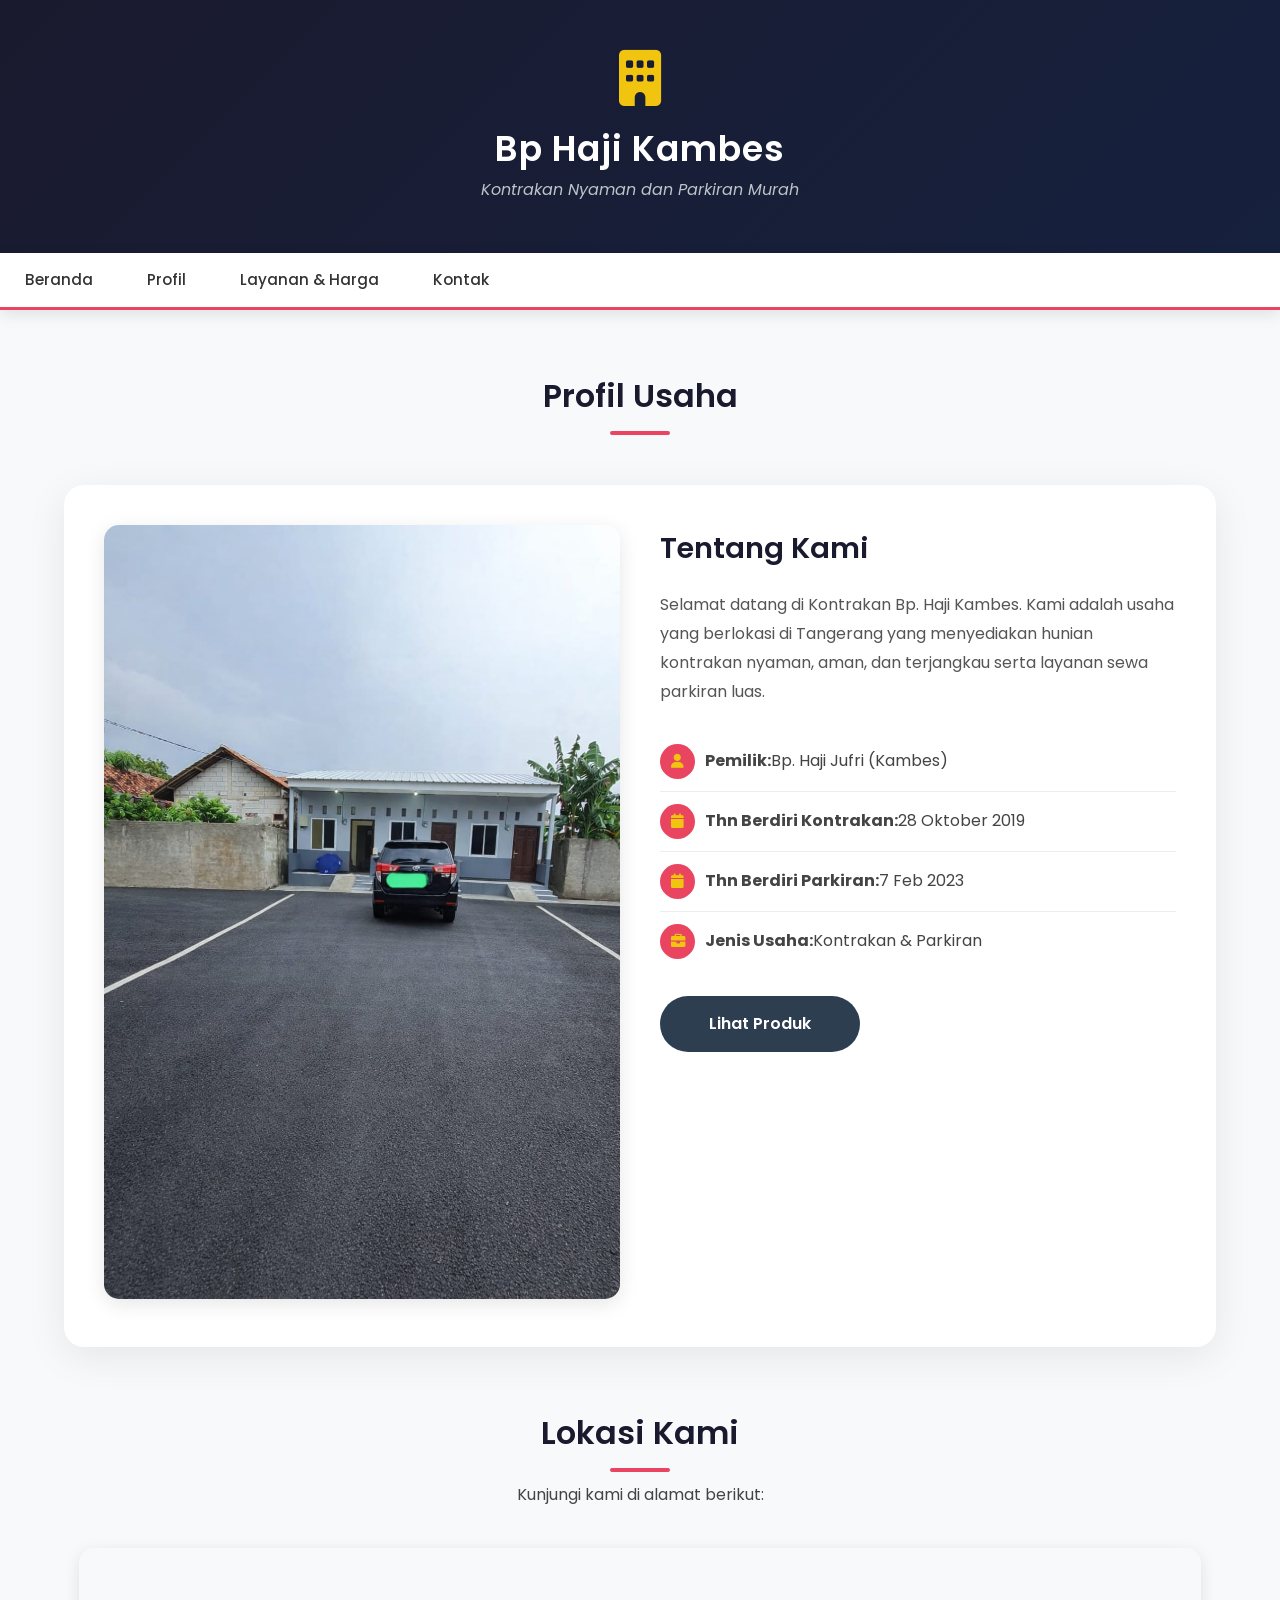
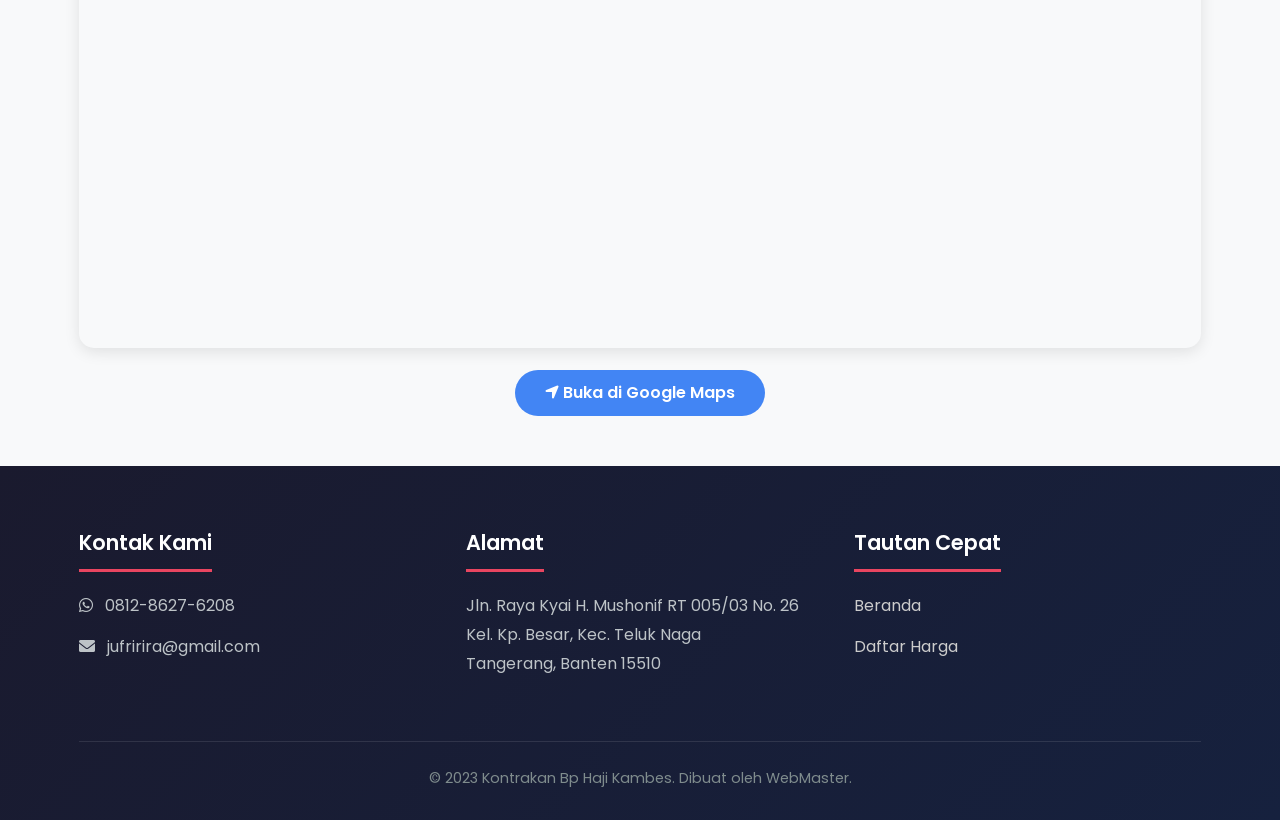
==== index.html @ 6910708b "Add files via upload" ====
<!DOCTYPE html>
<html lang="id">
<head>
    <meta charset="UTF-8">
    <meta name="viewport" content="width=device-width, initial-scale=1.0">
    <title>Bp Haji Kambes</title>
    <link rel="stylesheet" href="style.css">
    <!-- Font Awesome untuk Ikon -->
    <link rel="stylesheet" href="https://cdnjs.cloudflare.com/ajax/libs/font-awesome/6.0.0/css/all.min.css">
</head>
<body>
<!-- HEADER -->
<header>
    <div class="container">
        <div class="logo-area">
            <i class="fa-solid fa-building fa-3x" style="color: #f1c40f;"></i>
            <div>
                <h1>Bp Haji Kambes</h1>
                <p class="slogan">Kontrakan Nyaman dan Parkiran Murah</p>
            </div>
        </div>
    </div>
</header>

<!-- NAVIGASI -->
<nav>
    <a href="index.html">Beranda</a>
    <a href="index.html#profil">Profil</a>
    <a href="layanan.html">Layanan & Harga</a>
    <a href="index.html#kontak">Kontak</a>
</nav>

<!-- PROFIL USAHA -->
<section id="profil" class="container">
    <div class="section-center">
        <h2 class="section-title">Profil Usaha</h2>
    </div>
    
    <div class="profil-content">
        <div class="profil-image">
            <img src="umkm foto full.jpeg" alt="Gedung Kontrakan">
        </div>
        <div class="profil-text">
            <h3>Tentang Kami</h3>
            <p>Selamat datang di Kontrakan Bp. Haji Kambes. Kami adalah usaha yang berlokasi di Tangerang yang menyediakan hunian kontrakan nyaman, aman, dan terjangkau serta layanan sewa parkiran luas.</p>
            
            <ul style="list-style: none; padding: 0;">
                <li><i class="fa-solid fa-user" style="color: #f1c40f; margin-right: 10px;"></i> <strong>Pemilik:</strong> Bp. Haji Jufri (Kambes)</li>
                <li><i class="fa-solid fa-calendar" style="color: #f1c40f; margin-right: 10px;"></i> <strong>Thn Berdiri Kontrakan:</strong> 28 Oktober 2019</li>
                <li><i class="fa-solid fa-calendar" style="color: #f1c40f; margin-right: 10px;"></i> <strong>Thn Berdiri Parkiran:</strong> 7 Feb 2023</li>
                <li><i class="fa-solid fa-briefcase" style="color: #f1c40f; margin-right: 10px;"></i> <strong>Jenis Usaha:</strong> Kontrakan & Parkiran</li>
            </ul>
            
            <br>
            <a href="layanan.html" class="btn-wa" style="background-color: #2c3e50; max-width: 200px; text-align: center;">Lihat Produk</a>
        </div>
    </div>
</section>

<!-- LOKASI MAPS -->
<section class="container" style="margin-bottom: 40px;">
    <div class="section-center">
        <h2 class="section-title">Lokasi Kami</h2>
        <p>Kunjungi kami di alamat berikut:</p>
    </div>
    <div class="map-container">
        <iframe 
            src="https://www.google.com/maps/embed?pb=!1m17!1m12!1m3!1d991.6006373490923!2d106.65136177358316!3d-6.063278099186632!2m3!1f0!2f0!3f0!3m2!1i1024!2i768!4f13.1!3m2!1m1!2s6%C2%B003%E2%80%B247.8%E2%80%B3S%20106%C2%B039%E2%80%B206.9%E2%80%B3E!5e0!3m2!1sid!2sid!4v1700000000000!5m2!1sid!2sid" 
            width="100%" 
            height="400" 
            style="border:0; border-radius: 15px; box-shadow: 0 4px 15px rgba(0,0,0,0.1);" 
            allowfullscreen="" 
            loading="lazy" 
            referrerpolicy="no-referrer-when-downgrade">
        </iframe>
        <div style="text-align: center; margin-top: 15px;">
            <a href="https://maps.google.com/?q=-6.063278,106.651917" target="_blank" class="btn-wa" style="background-color: #4285F4; display: inline-block; width: auto; padding: 10px 30px;">
                <i class="fa-solid fa-location-arrow"></i> Buka di Google Maps
            </a>
        </div>
    </div>
</section>

<!-- FOOTER / KONTAK -->
<footer id="kontak">
    <div class="container">
        <div class="footer-content">
            <div class="footer-item">
                <h4>Kontak Kami</h4>
                <p><i class="fa-brands fa-whatsapp" style="margin-right: 8px;"></i> 0812-8627-6208</p>
                <p><i class="fa-solid fa-envelope" style="margin-right: 8px;"></i> jufririra@gmail.com </p>
            </div>
            <div class="footer-item">
                <h4>Alamat</h4>
                <p>Jln. Raya Kyai H. Mushonif RT 005/03 No. 26<br>
                Kel. Kp. Besar, Kec. Teluk Naga<br>
                Tangerang, Banten 15510</p>
            </div>
            <div class="footer-item">
                <h4>Tautan Cepat</h4>
                <p><a href="index.html" style="color: #ccc; text-decoration: none;">Beranda</a></p>
                <p><a href="layanan.html" style="color: #ccc; text-decoration: none;">Daftar Harga</a></p>
            </div>
        </div>
        
        <div class="copyright">
            &copy; 2023 Kontrakan Bp Haji Kambes. Dibuat oleh WebMaster.
        </div>
    </div>
</footer>

</body>
</html>
---- style.css ----
/* ============================================
   RESET & BASIC STYLES
   ============================================ */
@import url('https://fonts.googleapis.com/css2?family=Poppins:wght@300;400;500;600;700&display=swap');

* {
    margin: 0;
    padding: 0;
    box-sizing: border-box;
}

html {
    scroll-behavior: smooth;
}

body {
    font-family: 'Poppins', sans-serif;
    line-height: 1.6;
    color: #444;
    background-color: #f8f9fa;
}

h1, h2, h3, h4, h5 {
    font-weight: 600;
    color: #1a1a2e;
}

a {
    text-decoration: none;
    transition: all 0.3s ease;
}

img {
    max-width: 100%;
    height: auto;
}

.container {
    width: 90%;
    max-width: 1200px;
    margin: 0 auto;
    padding: 0 15px;
}

.section-center {
    text-align: center;
    margin-bottom: 40px;
}

.section-title {
    font-size: 2rem;
    color: #1a1a2e;
    margin-bottom: 10px;
    position: relative;
    display: inline-block;
}

.section-title::after {
    content: '';
    display: block;
    width: 60px;
    height: 4px;
    background: #e94560;
    margin: 10px auto 0;
    border-radius: 2px;
}

/* ============================================
   HEADER SECTION
   ============================================ */
header {
    background: linear-gradient(135deg, #1a1a2e 0%, #16213e 100%);
    color: white;
    padding: 50px 0;
    text-align: center;
}

.logo-area {
    display: flex;
    flex-direction: column;
    align-items: center;
    gap: 15px;
}

.logo-area i {
    font-size: 3.5rem;
    color: #f1c40f;
    animation: float 3s ease-in-out infinite;
}

@keyframes float {
    0%, 100% { transform: translateY(0); }
    50% { transform: translateY(-10px); }
}

.logo-area h1 {
    font-size: 2.2rem;
    color: #fff;
    margin: 0;
    letter-spacing: 1px;
}

.slogan {
    font-size: 1rem;
    color: #bdc3c7;
    font-style: italic;
    margin: 0;
}

/* ============================================
   NAVIGATION
   ============================================ */
nav {
    background: #fff;
    box-shadow: 0 4px 15px rgba(0,0,0,0.1);
    position: sticky;
    top: 0;
    z-index: 1000;
    border-bottom: 3px solid #e94560;
}

nav a {
    display: inline-block;
    color: #333;
    padding: 15px 25px;
    font-weight: 500;
    font-size: 0.95rem;
    transition: all 0.3s ease;
}

nav a:hover {
    background: #e94560;
    color: #fff;
    transform: translateY(-2px);
}

/* ============================================
   PROFIL SECTION
   ============================================ */
#profil {
    padding: 60px 0;
}

.profil-content {
    display: flex;
    flex-wrap: wrap;
    gap: 40px;
    background: #fff;
    padding: 40px;
    border-radius: 20px;
    box-shadow: 0 10px 40px rgba(0,0,0,0.08);
}

.profil-image {
    flex: 1;
    min-width: 300px;
}

.profil-image img {
    width: 100%;
    border-radius: 15px;
    box-shadow: 0 5px 20px rgba(0,0,0,0.1);
}

.profil-text {
    flex: 1;
    min-width: 300px;
}

.profil-text h3 {
    font-size: 1.8rem;
    margin-bottom: 20px;
    color: #1a1a2e;
}

.profil-text p {
    color: #555;
    margin-bottom: 25px;
    line-height: 1.8;
}

.profil-text ul {
    list-style: none;
    padding: 0;
}

.profil-text ul li {
    padding: 12px 0;
    border-bottom: 1px solid #eee;
    display: flex;
    align-items: center;
}

.profil-text ul li:last-child {
    border-bottom: none;
}

.profil-text ul li i {
    width: 35px;
    height: 35px;
    background: #e94560;
    color: #fff;
    border-radius: 50%;
    display: flex;
    align-items: center;
    justify-content: center;
    margin-right: 15px;
    font-size: 0.9rem;
}

/* ============================================
   LAYANAN/GRID CARDS
   ============================================ */
.layanan-grid {
    display: grid;
    grid-template-columns: repeat(auto-fit, minmax(350px, 1fr));
    gap: 30px;
    margin: 40px 0;
}

.card {
    background: #fff;
    border-radius: 20px;
    overflow: hidden;
    box-shadow: 0 10px 30px rgba(0,0,0,0.08);
    transition: all 0.4s ease;
}

.card:hover {
    transform: translateY(-15px);
    box-shadow: 0 20px 50px rgba(0,0,0,0.15);
}

.card img {
    width: 100%;
    height: 250px;
    object-fit: cover;
    transition: transform 0.5s ease;
}

.card:hover img {
    transform: scale(1.1);
}

.card-body {
    padding: 25px;
}

.card-title {
    font-size: 1.4rem;
    font-weight: 600;
    color: #1a1a2e;
    margin-bottom: 10px;
}

.card-desc {
    color: #666;
    margin-bottom: 15px;
    font-size: 0.95rem;
}

.price {
    font-size: 1.6rem;
    font-weight: 700;
    color: #e94560;
    display: block;
    margin-bottom: 20px;
}

.price small {
    font-size: 0.9rem;
    color: #888;
    font-weight: 400;
}

.btn-wa {
    display: flex;
    align-items: center;
    justify-content: center;
    gap: 10px;
    background: #25D366;
    color: #fff;
    padding: 15px 25px;
    border-radius: 50px;
    font-weight: 600;
    text-align: center;
    transition: all 0.3s ease;
    border: none;
    cursor: pointer;
    width: 100%;
}

.btn-wa:hover {
    background: #1EBE57;
    transform: scale(1.02);
    box-shadow: 0 10px 30px rgba(37, 211, 102, 0.3);
    color: #fff;
}

/* ============================================
   MAP SECTION
   ============================================ */
.map-container {
    margin: 40px 0;
}

.map-container iframe {
    width: 100%;
    height: 400px;
    border: none;
    border-radius: 20px;
    box-shadow: 0 15px 40px rgba(0,0,0,0.1);
}

.map-container div[style*="text-align: center"] {
    margin-top: 20px;
}

/* ============================================
   FOOTER
   ============================================ */
footer {
    background: linear-gradient(135deg, #1a1a2e 0%, #16213e 100%);
    color: #fff;
    padding: 60px 0 30px;
    margin-top: 50px;
}

.footer-content {
    display: flex;
    flex-wrap: wrap;
    gap: 40px;
    justify-content: space-between;
}

.footer-item {
    flex: 1;
    min-width: 250px;
}

.footer-item h4 {
    color: #fff;
    font-size: 1.3rem;
    margin-bottom: 20px;
    padding-bottom: 10px;
    border-bottom: 3px solid #e94560;
    display: inline-block;
}

.footer-item p {
    color: #bdc3c7;
    margin-bottom: 12px;
    line-height: 1.8;
}

.footer-item a {
    color: #ccc;
}

.footer-item a:hover {
    color: #e94560;
}

.copyright {
    text-align: center;
    margin-top: 50px;
    padding-top: 25px;
    border-top: 1px solid rgba(255,255,255,0.1);
    color: #7f8c8d;
    font-size: 0.9rem;
}

/* ============================================
   RESPONSIVE DESIGN
   ============================================ */
@media (max-width: 768px) {
    .logo-area h1 {
        font-size: 1.8rem;
    }
    
    nav {
        text-align: center;
    }
    
    nav a {
        display: block;
        padding: 12px;
        margin: 5px 10px;
        background: #f8f9fa;
        border-radius: 10px;
    }
    
    nav a:hover {
        background: #e94560;
    }
    
    .profil-content {
        flex-direction: column;
        padding: 25px;
    }
    
    .profil-image img {
        height: 250px;
    }
    
    .layanan-grid {
        grid-template-columns: 1fr;
    }
    
    .footer-content {
        flex-direction: column;
        text-align: center;
    }
    
    .footer-item h4 {
        display: block;
        width: fit-content;
        margin: 0 auto 20px;
    }
    
    .footer-item p {
        text-align: center;
    }
    
    .map-container iframe {
        height: 300px;
    }
}

@media (max-width: 480px) {
    .section-title {
        font-size: 1.6rem;
    }
    
    .logo-area i {
        font-size: 2.5rem;
    }
    
    .logo-area h1 {
        font-size: 1.5rem;
    }
    
    .card-body {
        padding: 20px;
    }
    
    .price {
        font-size: 1.4rem;
    }
}
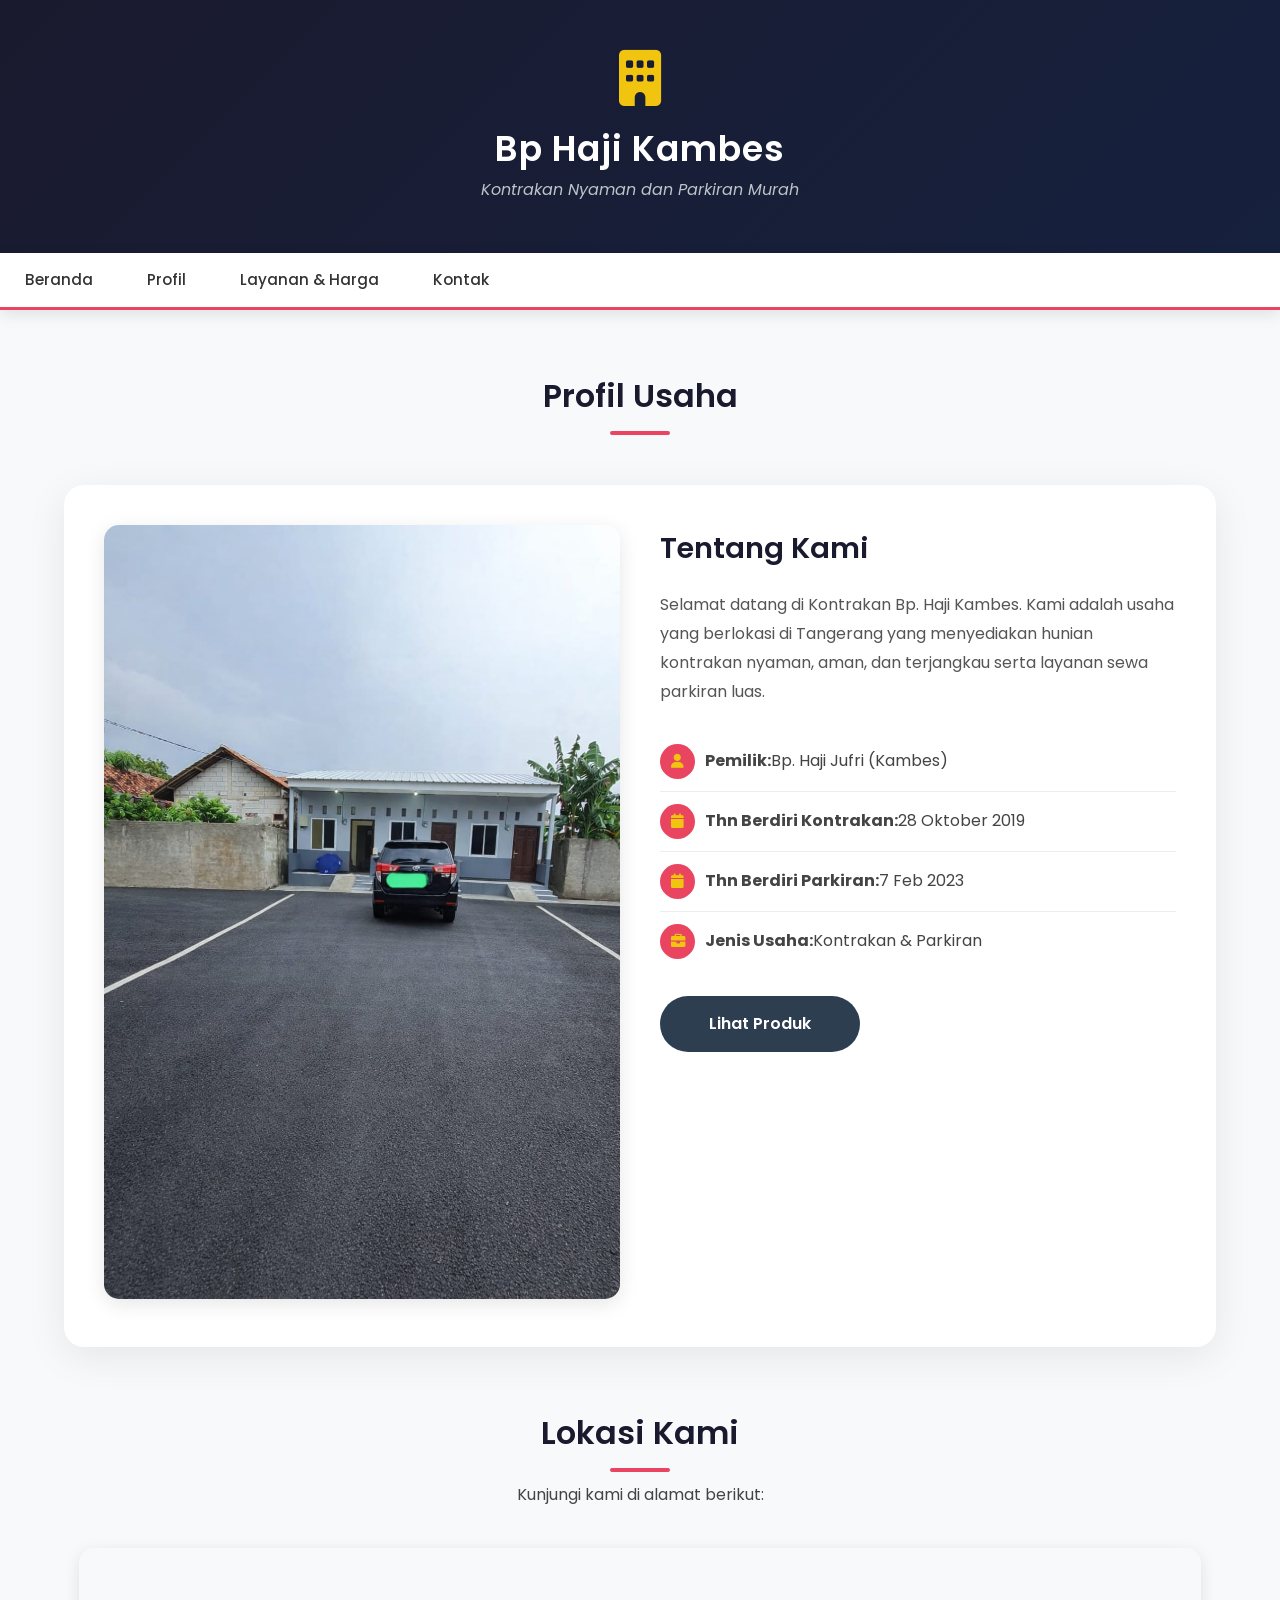
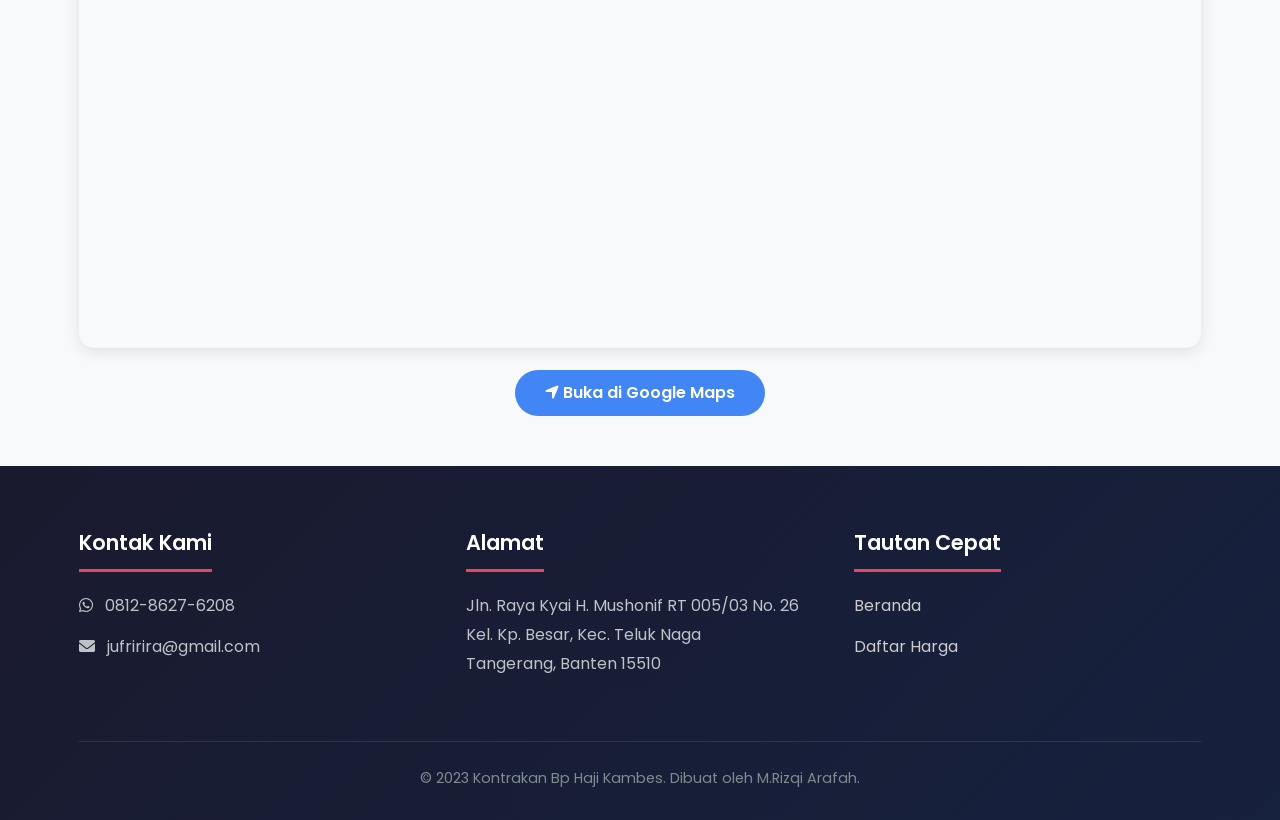
==== commit 6ab7ef83: "Update index.html" ====
--- a/index.html
+++ b/index.html
@@ -104,10 +104,11 @@
         </div>
         
         <div class="copyright">
-            &copy; 2023 Kontrakan Bp Haji Kambes. Dibuat oleh WebMaster.
+            &copy; 2023 Kontrakan Bp Haji Kambes. Dibuat oleh M.Rizqi Arafah.
         </div>
     </div>
 </footer>
 
 </body>
-</html>+
+</html>
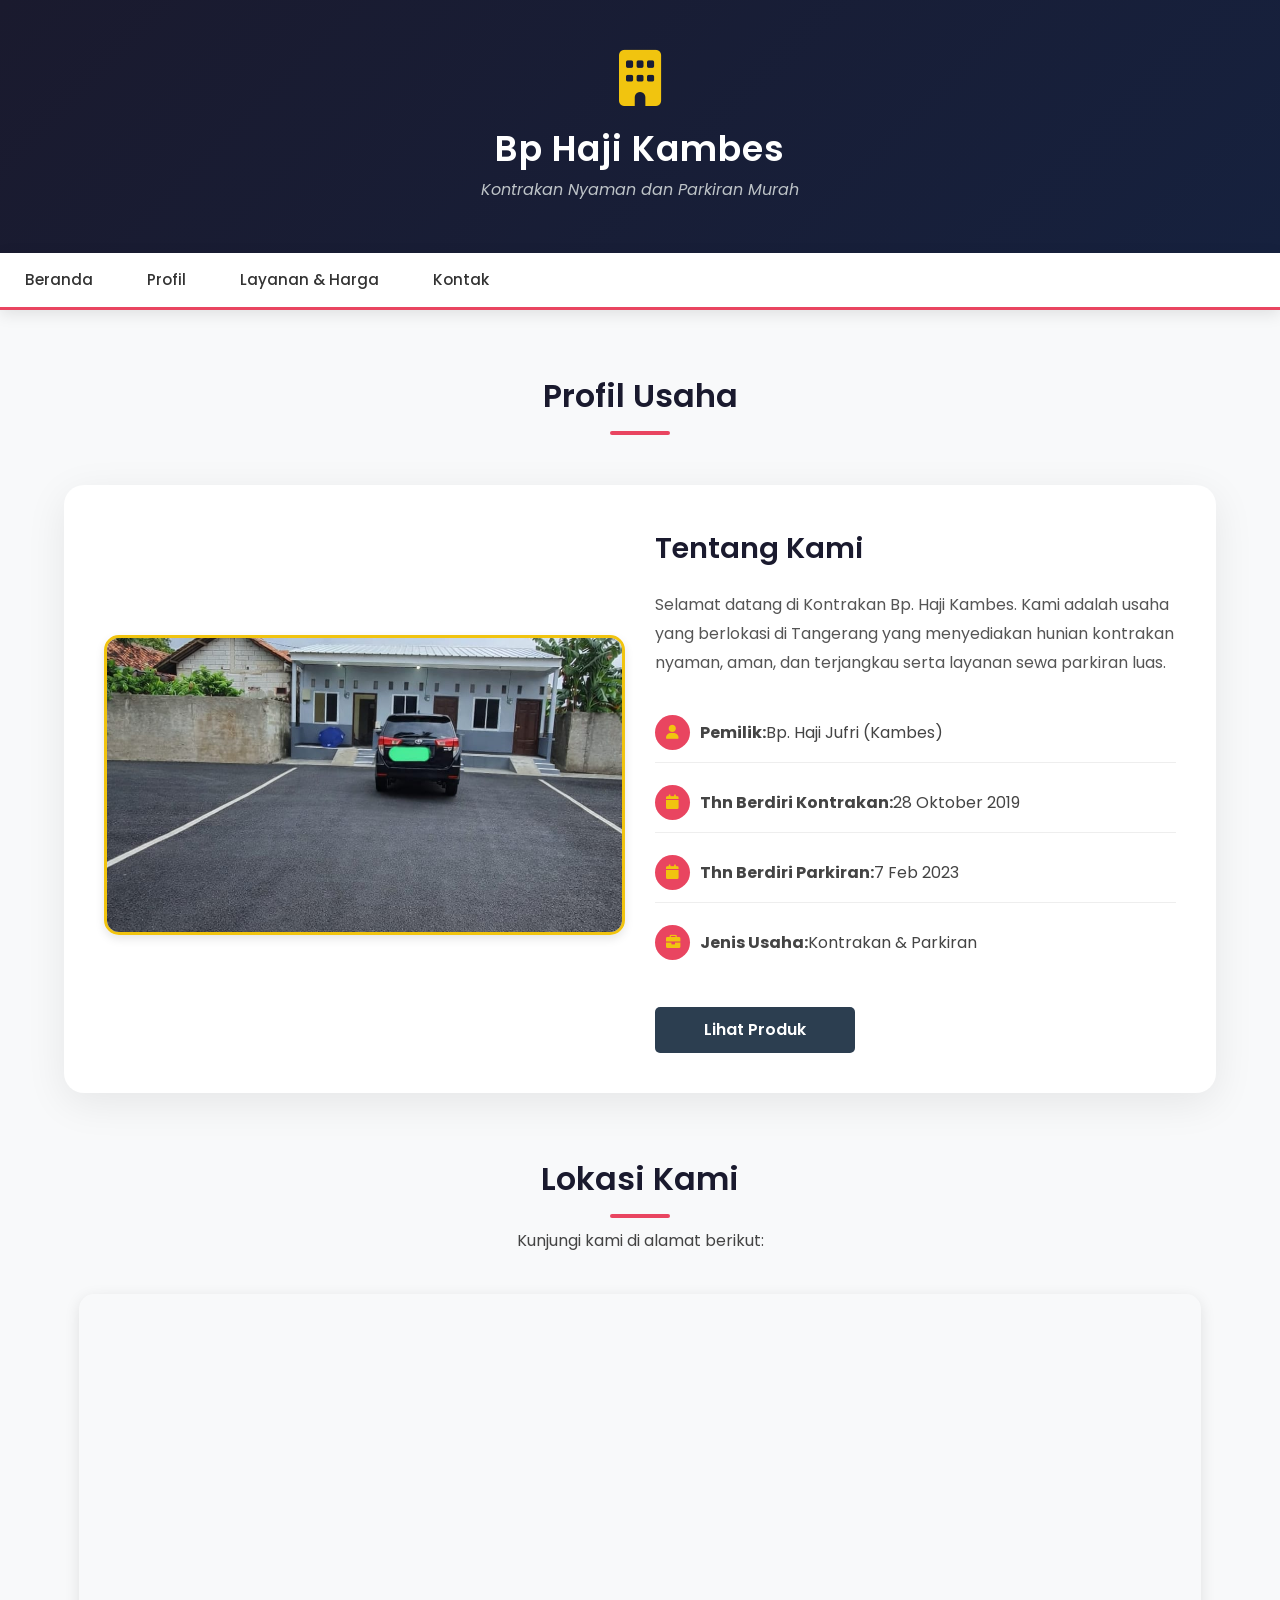
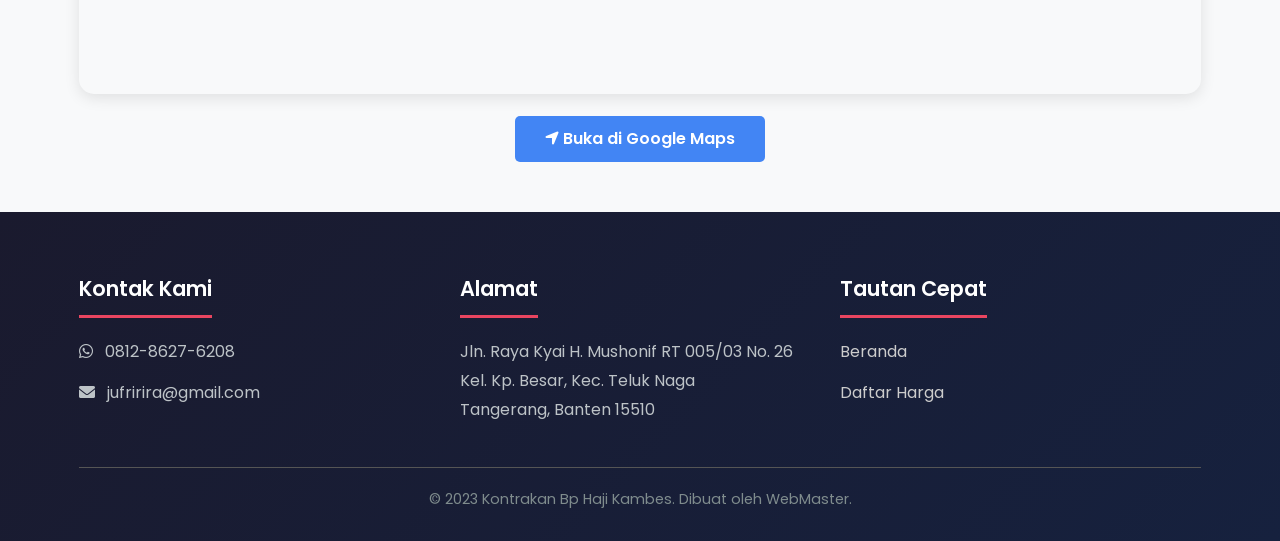
==== commit 6d222fd7: "Update index.html" ====
--- a/index.html
+++ b/index.html
@@ -7,8 +7,30 @@
     <link rel="stylesheet" href="style.css">
     <!-- Font Awesome untuk Ikon -->
     <link rel="stylesheet" href="https://cdnjs.cloudflare.com/ajax/libs/font-awesome/6.0.0/css/all.min.css">
+    <style>
+        /* Tambahan CSS singkat untuk memperbaiki tampilan */
+        .profil-image img {
+            width: 100%;
+            height: 300px; /* Tinggi tetap agar rapi */
+            object-fit: cover; /* Agar gambar tidak gepeng */
+            border-radius: 15px; /* Sudut membulat */
+            box-shadow: 0 4px 10px rgba(0,0,0,0.1); /* Bayangan halus */
+            border: 3px solid #f1c40f;
+        }
+        
+        /* Supaya layout profil rapi di HP */
+        @media (max-width: 768px) {
+            .profil-content {
+                flex-direction: column;
+            }
+            .profil-image img {
+                height: 250px;
+            }
+        }
+    </style>
 </head>
 <body>
+
 <!-- HEADER -->
 <header>
     <div class="container">
@@ -36,23 +58,24 @@
         <h2 class="section-title">Profil Usaha</h2>
     </div>
     
-    <div class="profil-content">
-        <div class="profil-image">
+    <div class="profil-content" style="display: flex; gap: 30px; flex-wrap: wrap; align-items: center;">
+        <div class="profil-image" style="flex: 1; min-width: 300px;">
+            <!-- GANTI URL DIBAWAH INI DENGAN FILE GAMBAR ANDA: "umkm foto full.jpeg" -->
             <img src="umkm foto full.jpeg" alt="Gedung Kontrakan">
         </div>
-        <div class="profil-text">
+        <div class="profil-text" style="flex: 1; min-width: 300px;">
             <h3>Tentang Kami</h3>
             <p>Selamat datang di Kontrakan Bp. Haji Kambes. Kami adalah usaha yang berlokasi di Tangerang yang menyediakan hunian kontrakan nyaman, aman, dan terjangkau serta layanan sewa parkiran luas.</p>
             
-            <ul style="list-style: none; padding: 0;">
-                <li><i class="fa-solid fa-user" style="color: #f1c40f; margin-right: 10px;"></i> <strong>Pemilik:</strong> Bp. Haji Jufri (Kambes)</li>
-                <li><i class="fa-solid fa-calendar" style="color: #f1c40f; margin-right: 10px;"></i> <strong>Thn Berdiri Kontrakan:</strong> 28 Oktober 2019</li>
-                <li><i class="fa-solid fa-calendar" style="color: #f1c40f; margin-right: 10px;"></i> <strong>Thn Berdiri Parkiran:</strong> 7 Feb 2023</li>
-                <li><i class="fa-solid fa-briefcase" style="color: #f1c40f; margin-right: 10px;"></i> <strong>Jenis Usaha:</strong> Kontrakan & Parkiran</li>
+            <ul style="list-style: none; padding: 0; margin-top: 20px;">
+                <li style="margin-bottom: 10px;"><i class="fa-solid fa-user" style="color: #f1c40f; margin-right: 10px;"></i> <strong>Pemilik:</strong> Bp. Haji Jufri (Kambes)</li>
+                <li style="margin-bottom: 10px;"><i class="fa-solid fa-calendar" style="color: #f1c40f; margin-right: 10px;"></i> <strong>Thn Berdiri Kontrakan:</strong> 28 Oktober 2019</li>
+                <li style="margin-bottom: 10px;"><i class="fa-solid fa-calendar" style="color: #f1c40f; margin-right: 10px;"></i> <strong>Thn Berdiri Parkiran:</strong> 7 Feb 2023</li>
+                <li style="margin-bottom: 10px;"><i class="fa-solid fa-briefcase" style="color: #f1c40f; margin-right: 10px;"></i> <strong>Jenis Usaha:</strong> Kontrakan & Parkiran</li>
             </ul>
             
             <br>
-            <a href="layanan.html" class="btn-wa" style="background-color: #2c3e50; max-width: 200px; text-align: center;">Lihat Produk</a>
+            <a href="layanan.html" class="btn-wa" style="background-color: #2c3e50; max-width: 200px; text-align: center; padding: 10px 20px; color: white; text-decoration: none; border-radius: 5px; display: inline-block;">Lihat Produk</a>
         </div>
     </div>
 </section>
@@ -74,7 +97,7 @@
             referrerpolicy="no-referrer-when-downgrade">
         </iframe>
         <div style="text-align: center; margin-top: 15px;">
-            <a href="https://maps.google.com/?q=-6.063278,106.651917" target="_blank" class="btn-wa" style="background-color: #4285F4; display: inline-block; width: auto; padding: 10px 30px;">
+            <a href="https://maps.google.com/?q=-6.063278,106.651917" target="_blank" class="btn-wa" style="background-color: #4285F4; display: inline-block; width: auto; padding: 10px 30px; color: white; text-decoration: none; border-radius: 5px;">
                 <i class="fa-solid fa-location-arrow"></i> Buka di Google Maps
             </a>
         </div>
@@ -84,31 +107,31 @@
 <!-- FOOTER / KONTAK -->
 <footer id="kontak">
     <div class="container">
-        <div class="footer-content">
-            <div class="footer-item">
+        <div class="footer-content" style="display: flex; flex-wrap: wrap; justify-content: space-between; gap: 20px;">
+            <div class="footer-item" style="flex: 1; min-width: 200px;">
                 <h4>Kontak Kami</h4>
                 <p><i class="fa-brands fa-whatsapp" style="margin-right: 8px;"></i> 0812-8627-6208</p>
                 <p><i class="fa-solid fa-envelope" style="margin-right: 8px;"></i> jufririra@gmail.com </p>
             </div>
-            <div class="footer-item">
+            <div class="footer-item" style="flex: 1; min-width: 200px;">
                 <h4>Alamat</h4>
                 <p>Jln. Raya Kyai H. Mushonif RT 005/03 No. 26<br>
                 Kel. Kp. Besar, Kec. Teluk Naga<br>
                 Tangerang, Banten 15510</p>
             </div>
-            <div class="footer-item">
+            <div class="footer-item" style="flex: 1; min-width: 200px;">
                 <h4>Tautan Cepat</h4>
                 <p><a href="index.html" style="color: #ccc; text-decoration: none;">Beranda</a></p>
                 <p><a href="layanan.html" style="color: #ccc; text-decoration: none;">Daftar Harga</a></p>
             </div>
         </div>
         
-        <div class="copyright">
-            &copy; 2023 Kontrakan Bp Haji Kambes. Dibuat oleh M.Rizqi Arafah.
+        <div class="copyright" style="text-align: center; margin-top: 30px; border-top: 1px solid #555; padding-top: 20px; font-size: 0.9em;">
+            &copy; 2023 Kontrakan Bp Haji Kambes. Dibuat oleh WebMaster.
         </div>
     </div>
 </footer>
 
 </body>
+</html>
 
-</html>
